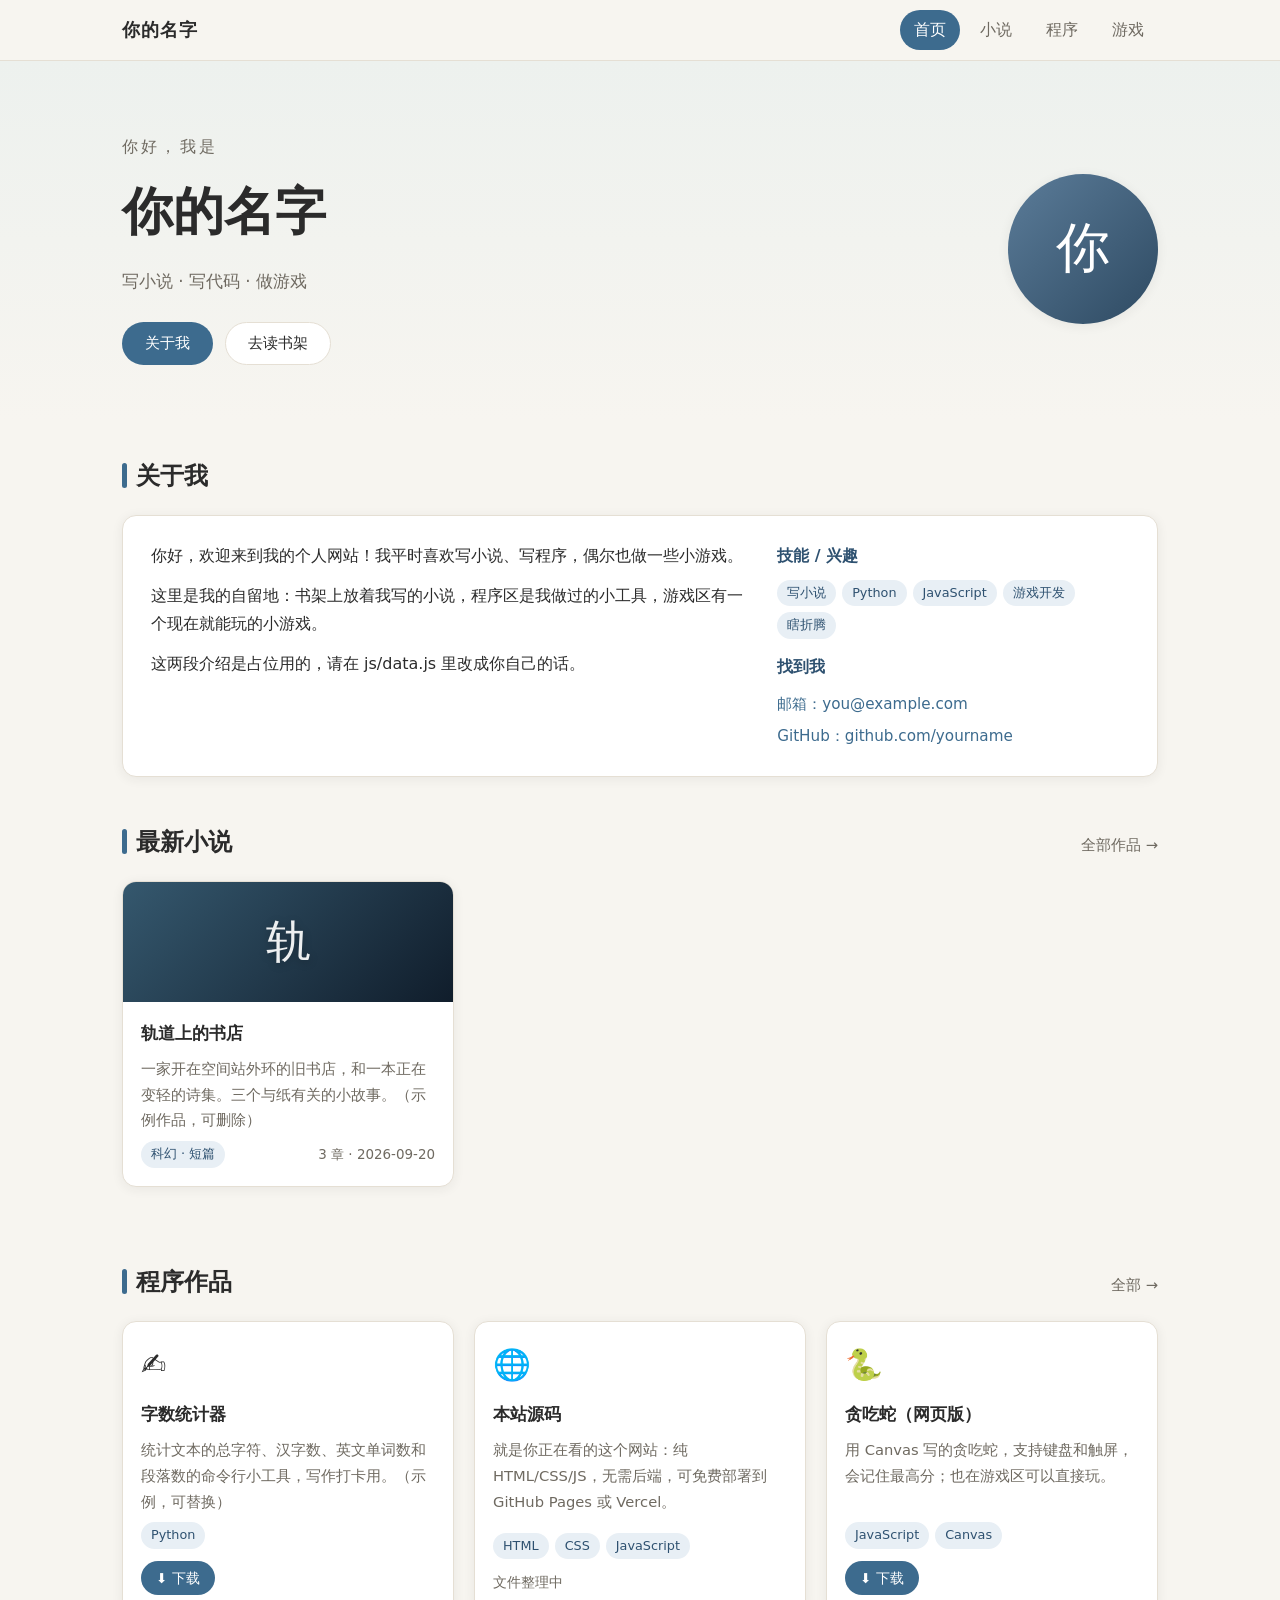
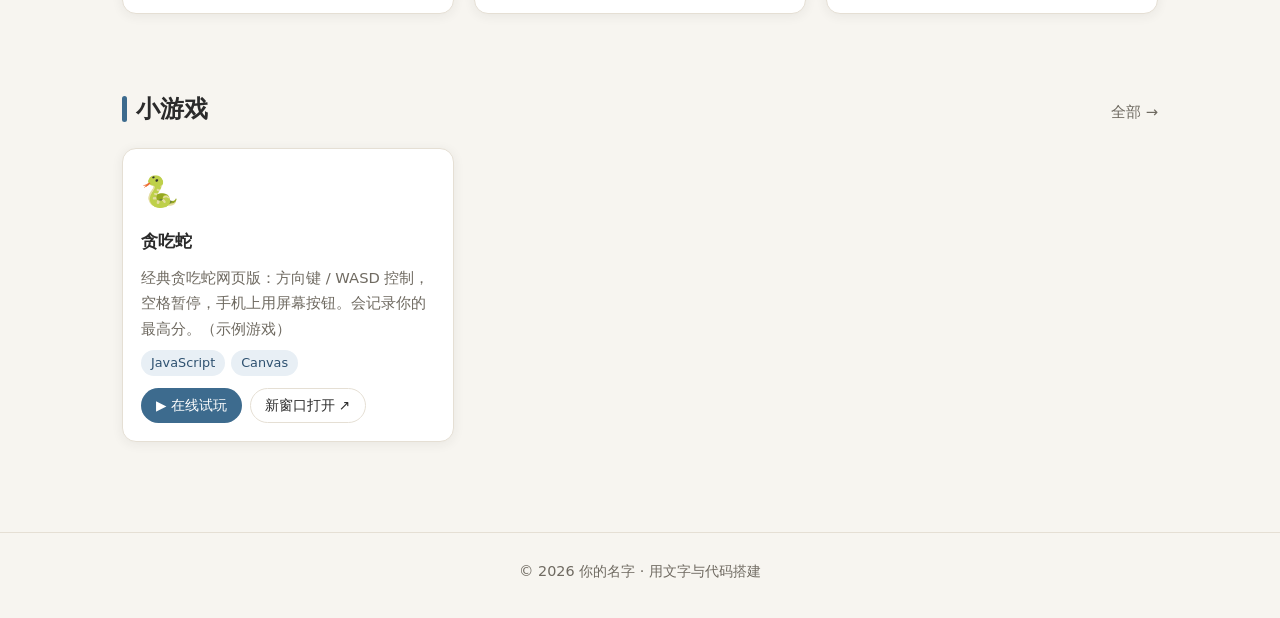
==== index.html @ 0962ab7e "个人网站：简介 / 小说 / 程序 / 游戏" ====
<!DOCTYPE html>
<html lang="zh-CN">
<head>
<meta charset="UTF-8">
<meta name="viewport" content="width=device-width, initial-scale=1.0">
<meta name="description" content="个人网站：简介、小说、程序与小游戏">
<title>你的名字 · 个人网站</title>
<link rel="icon" href="data:image/svg+xml,<svg xmlns='http://www.w3.org/2000/svg' viewBox='0 0 100 100'><text y='.9em' font-size='90'>📘</text></svg>">
<link rel="stylesheet" href="css/style.css">
</head>
<body data-page="home">

<header class="site-header">
  <div class="container header-inner">
    <a href="index.html" class="logo" id="logo">你的名字</a>
    <input type="checkbox" id="nav-toggle" class="nav-toggle">
    <label for="nav-toggle" class="nav-burger" aria-label="菜单">☰</label>
    <nav class="nav">
      <a href="index.html" data-nav="home">首页</a>
      <a href="novels.html" data-nav="novels">小说</a>
      <a href="programs.html" data-nav="programs">程序</a>
      <a href="games.html" data-nav="games">游戏</a>
    </nav>
  </div>
</header>

<section class="hero">
  <div class="container hero-inner">
    <div class="hero-text">
      <p class="hero-hi">你好，我是</p>
      <h1 id="hero-name">你的名字</h1>
      <p class="hero-tagline" id="hero-tagline">写小说 · 写代码 · 做游戏</p>
      <div class="hero-actions">
        <a class="btn btn-primary" href="#about">关于我</a>
        <a class="btn btn-ghost" href="novels.html">去读书架</a>
      </div>
    </div>
    <div class="hero-avatar" id="hero-avatar">名</div>
  </div>
</section>

<main class="container">

  <section class="section" id="about">
    <h2 class="section-title">关于我</h2>
    <div class="about-grid">
      <div class="about-bio" id="about-bio"></div>
      <aside class="about-side">
        <h3>技能 / 兴趣</h3>
        <div class="tag-row" id="about-skills"></div>
        <h3>找到我</h3>
        <div class="contact-list" id="about-contacts"></div>
      </aside>
    </div>
  </section>

  <section class="section">
    <div class="section-head">
      <h2 class="section-title">最新小说</h2>
      <a class="more-link" href="novels.html">全部作品 →</a>
    </div>
    <div class="card-grid" id="latest-novels"></div>
  </section>

  <section class="section">
    <div class="section-head">
      <h2 class="section-title">程序作品</h2>
      <a class="more-link" href="programs.html">全部 →</a>
    </div>
    <div class="card-grid" id="latest-programs"></div>
  </section>

  <section class="section">
    <div class="section-head">
      <h2 class="section-title">小游戏</h2>
      <a class="more-link" href="games.html">全部 →</a>
    </div>
    <div class="card-grid" id="latest-games"></div>
  </section>

</main>

<footer class="site-footer">
  <div class="container"><p id="footer-text">© 2026 你的名字</p></div>
</footer>

<script src="js/data.js"></script>
<script src="js/app.js"></script>
</body>
</html>
---- css/style.css ----
/* =====================================================
   全站样式
   ===================================================== */
* { box-sizing: border-box; margin: 0; padding: 0; }

:root {
  --bg: #f7f5f0;
  --surface: #ffffff;
  --ink: #2b2b2b;
  --muted: #6f6a61;
  --accent: #3d6b8e;
  --accent-dark: #2e5170;
  --accent-soft: #e8eff5;
  --border: #e5dfd4;
  --radius: 14px;
  --shadow: 0 2px 12px rgba(43, 43, 43, .07);
  --serif: "Noto Serif SC", "Source Han Serif SC", "Songti SC", SimSun, serif;
  --sans: "PingFang SC", "Microsoft YaHei", "Segoe UI", system-ui, sans-serif;
}

html { scroll-behavior: smooth; }
body { font-family: var(--sans); background: var(--bg); color: var(--ink); line-height: 1.75; }

a { color: var(--accent); text-decoration: none; }
a:hover { color: var(--accent-dark); }

.container { max-width: 1080px; margin: 0 auto; padding: 0 22px; }

/* ---------- 顶部导航 ---------- */
.site-header {
  position: sticky; top: 0; z-index: 50;
  background: rgba(247, 245, 240, .92);
  backdrop-filter: blur(8px);
  border-bottom: 1px solid var(--border);
}
.header-inner { display: flex; align-items: center; justify-content: space-between; height: 60px; }
.logo { font-weight: 700; font-size: 1.15rem; color: var(--ink); letter-spacing: .05em; }
.nav { display: flex; gap: 6px; }
.nav a { padding: 6px 14px; border-radius: 999px; color: var(--muted); }
.nav a:hover { background: var(--accent-soft); color: var(--accent-dark); }
.nav a.active { background: var(--accent); color: #fff; }

.nav-toggle { display: none; }
.nav-burger { display: none; font-size: 1.4rem; cursor: pointer; color: var(--ink); }
@media (max-width: 640px) {
  .nav-burger { display: block; }
  .nav {
    display: none; position: absolute; top: 60px; left: 0; right: 0;
    background: var(--surface); flex-direction: column; gap: 4px;
    padding: 10px 22px 16px; border-bottom: 1px solid var(--border);
    box-shadow: var(--shadow);
  }
  .nav-toggle:checked ~ .nav { display: flex; }
}

/* ---------- 首页 Hero ---------- */
.hero { padding: 72px 0 56px; background: linear-gradient(180deg, #edf1ee 0%, var(--bg) 100%); }
.hero-inner { display: flex; align-items: center; justify-content: space-between; gap: 32px; }
.hero-hi { color: var(--muted); letter-spacing: .2em; }
.hero-text h1 { font-size: clamp(2.2rem, 5vw, 3.2rem); margin: 6px 0 10px; font-family: var(--serif); }
.hero-tagline { color: var(--muted); font-size: 1.05rem; }
.hero-actions { margin-top: 26px; display: flex; gap: 12px; flex-wrap: wrap; }
.hero-avatar {
  flex: none; width: 150px; height: 150px; border-radius: 50%;
  background: linear-gradient(135deg, #5b7c99, #2e4a62);
  color: #fff; display: flex; align-items: center; justify-content: center;
  font-size: 3.4rem; font-family: var(--serif);
  box-shadow: var(--shadow); overflow: hidden;
}
.hero-avatar img { width: 100%; height: 100%; object-fit: cover; }
@media (max-width: 640px) {
  .hero-inner { flex-direction: column-reverse; text-align: center; }
  .hero-hi { letter-spacing: .1em; }
  .hero-actions { justify-content: center; }
}

/* ---------- 区块与标题 ---------- */
.section { padding: 34px 0 10px; }
.section-head { display: flex; align-items: baseline; justify-content: space-between; gap: 10px; }
.section-title {
  font-family: var(--serif); font-size: 1.5rem; margin-bottom: 18px;
  position: relative; padding-left: 14px;
}
.section-title::before {
  content: ""; position: absolute; left: 0; top: .35em; bottom: .35em;
  width: 5px; border-radius: 3px; background: var(--accent);
}
.more-link { font-size: .92rem; color: var(--muted); white-space: nowrap; }

/* ---------- 关于我 ---------- */
.about-grid {
  display: grid; grid-template-columns: 1.7fr 1fr; gap: 28px;
  background: var(--surface); border: 1px solid var(--border);
  border-radius: var(--radius); padding: 26px 28px; box-shadow: var(--shadow);
}
.about-bio p { margin-bottom: 12px; }
.about-side h3 { font-size: 1rem; margin: 14px 0 10px; color: var(--accent-dark); }
.about-side h3:first-child { margin-top: 0; }
.contact-list { display: flex; flex-direction: column; gap: 6px; font-size: .95rem; }
@media (max-width: 760px) { .about-grid { grid-template-columns: 1fr; } }

/* ---------- 卡片 ---------- */
.card-grid {
  display: grid; grid-template-columns: repeat(auto-fill, minmax(250px, 1fr));
  gap: 20px; margin-bottom: 30px;
}
.card {
  background: var(--surface); border: 1px solid var(--border);
  border-radius: var(--radius); overflow: hidden; box-shadow: var(--shadow);
  transition: transform .18s ease, box-shadow .18s ease;
  display: flex; flex-direction: column;
}
a.card { color: inherit; }
a.card:hover { transform: translateY(-4px); box-shadow: 0 10px 24px rgba(43, 43, 43, .12); color: inherit; }
.card-cover { height: 120px; display: flex; align-items: center; justify-content: center; }
.card-cover span {
  font-family: var(--serif); font-size: 2.8rem;
  color: rgba(255, 255, 255, .92); text-shadow: 0 2px 8px rgba(0, 0, 0, .25);
}
.card-body { padding: 16px 18px 18px; display: flex; flex-direction: column; gap: 8px; flex: 1; }
.card-body h3 { font-size: 1.08rem; }
.card-desc {
  color: var(--muted); font-size: .92rem; flex: 1;
  display: -webkit-box; -webkit-line-clamp: 3; -webkit-box-orient: vertical; overflow: hidden;
}
.card-meta {
  display: flex; align-items: center; justify-content: space-between;
  gap: 8px; color: var(--muted); font-size: .84rem;
}
.card-icon { font-size: 1.9rem; }
.card-actions { display: flex; gap: 8px; flex-wrap: wrap; margin-top: 4px; }

/* ---------- 标签 ---------- */
.tag {
  display: inline-block; padding: 2px 10px; border-radius: 999px;
  background: var(--accent-soft); color: var(--accent-dark); font-size: .8rem;
}
.tag-row { display: flex; flex-wrap: wrap; gap: 6px; }

/* ---------- 按钮 ---------- */
.btn {
  display: inline-block; padding: 9px 22px; border-radius: 999px;
  border: 1px solid transparent; cursor: pointer; font-size: .95rem;
  font-family: inherit; line-height: 1.5; transition: .15s;
}
.btn-primary { background: var(--accent); color: #fff; }
.btn-primary:hover { background: var(--accent-dark); color: #fff; }
.btn-ghost { border-color: var(--border); color: var(--ink); background: var(--surface); }
.btn-ghost:hover { border-color: var(--accent); color: var(--accent-dark); }
.btn-small { padding: 6px 14px; font-size: .85rem; }

/* ---------- 子页面横幅 ---------- */
.page-banner { padding: 46px 0 20px; }
.page-banner h1 { font-family: var(--serif); font-size: 2rem; }
.page-banner p { color: var(--muted); margin-top: 6px; }

/* ---------- 阅读页 ---------- */
.novel-layout {
  display: grid; grid-template-columns: 250px 1fr; gap: 30px;
  padding-top: 30px; padding-bottom: 50px; align-items: start;
}
.novel-side {
  position: sticky; top: 84px; max-height: calc(100vh - 110px); overflow: auto;
  background: var(--surface); border: 1px solid var(--border);
  border-radius: var(--radius); padding: 18px; box-shadow: var(--shadow);
}
.back-link { font-size: .88rem; color: var(--muted); display: inline-block; margin-bottom: 8px; }
.novel-side h2 { font-family: var(--serif); font-size: 1.15rem; margin-bottom: 10px; }
.chapter-list { display: flex; flex-direction: column; gap: 2px; }
.ch-item { padding: 7px 10px; border-radius: 8px; font-size: .92rem; color: var(--muted); }
.ch-item:hover { background: var(--accent-soft); color: var(--accent-dark); }
.ch-item.active { background: var(--accent); color: #fff; }
.novel-main {
  background: var(--surface); border: 1px solid var(--border);
  border-radius: var(--radius); padding: 34px 40px; box-shadow: var(--shadow);
  min-height: 60vh;
}
.novel-main h1 { font-family: var(--serif); font-size: 1.5rem; margin-bottom: 6px; }
.reader-tools { display: flex; gap: 8px; justify-content: flex-end; margin-bottom: 14px; }
.reader-tools button {
  border: 1px solid var(--border); background: var(--bg); border-radius: 8px;
  padding: 3px 12px; cursor: pointer; font-family: inherit; color: var(--muted);
}
.reader-tools button:hover { color: var(--accent-dark); border-color: var(--accent); }
.novel-content { font-family: var(--serif); font-size: 18px; }
.novel-content p { text-indent: 2em; margin-bottom: 1em; }
.chapter-nav { display: flex; justify-content: space-between; margin-top: 30px; gap: 12px; }
.chapter-nav .disabled { opacity: .45; pointer-events: none; }
@media (max-width: 860px) {
  .novel-layout { grid-template-columns: 1fr; }
  .novel-side { position: static; max-height: 260px; }
  .novel-main { padding: 24px 20px; }
}

/* ---------- 游戏弹窗 ---------- */
.game-modal {
  position: fixed; inset: 0; z-index: 100;
  background: rgba(30, 30, 30, .55);
  display: flex; flex-direction: column; padding: 4vh 4vw;
}
.game-modal[hidden] { display: none; }
.game-modal-bar {
  display: flex; justify-content: space-between; align-items: center;
  background: var(--surface); border-radius: 12px 12px 0 0; padding: 10px 18px;
}
.game-modal-bar span { font-weight: 700; }
.game-modal-bar button {
  border: none; background: none; font-size: 1rem; cursor: pointer;
  color: var(--muted); font-family: inherit;
}
.game-modal-bar button:hover { color: var(--ink); }
#game-frame { flex: 1; width: 100%; border: none; border-radius: 0 0 12px 12px; background: var(--surface); }
.game-note { margin: -14px 0 40px; }

/* ---------- 其他 ---------- */
.empty { color: var(--muted); grid-column: 1 / -1; padding: 30px 0; text-align: center; }
.muted { color: var(--muted); font-size: .85rem; }
.site-footer {
  border-top: 1px solid var(--border); margin-top: 50px;
  padding: 26px 0 34px; color: var(--muted); font-size: .9rem; text-align: center;
}
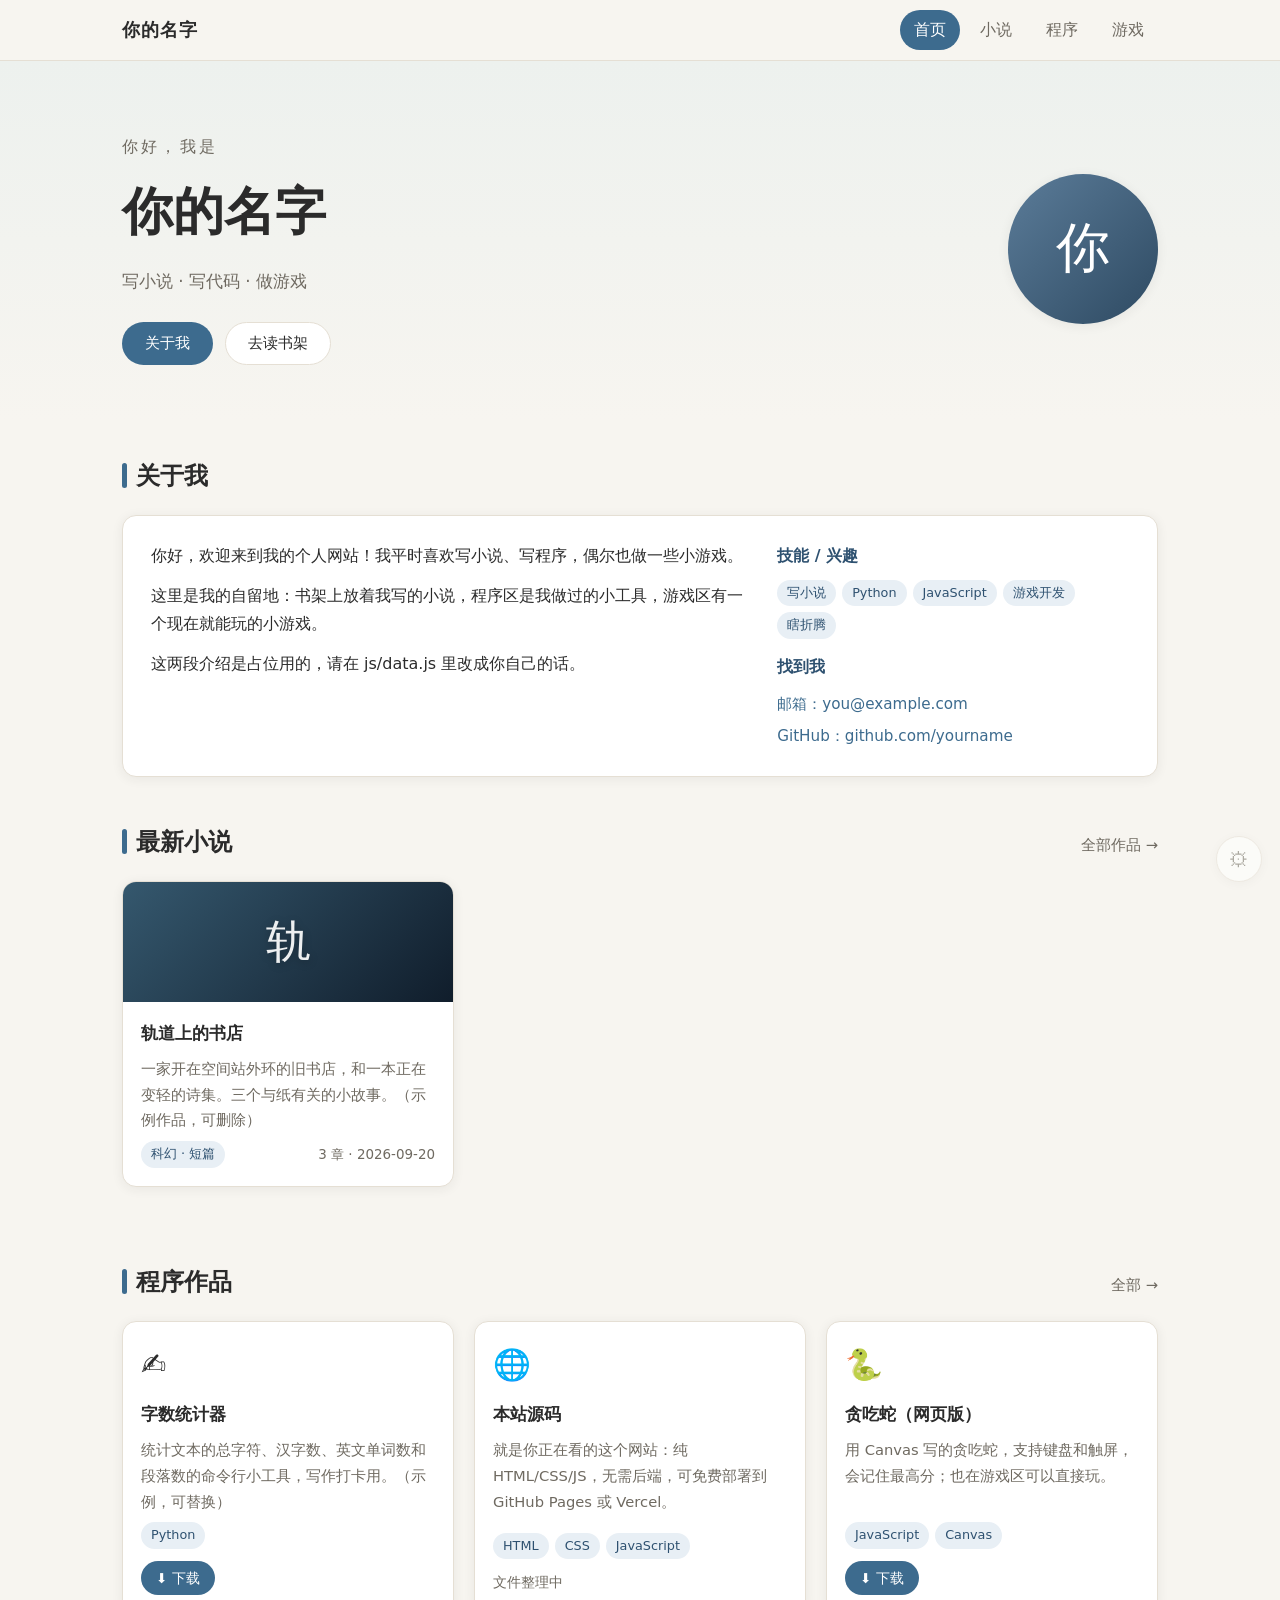
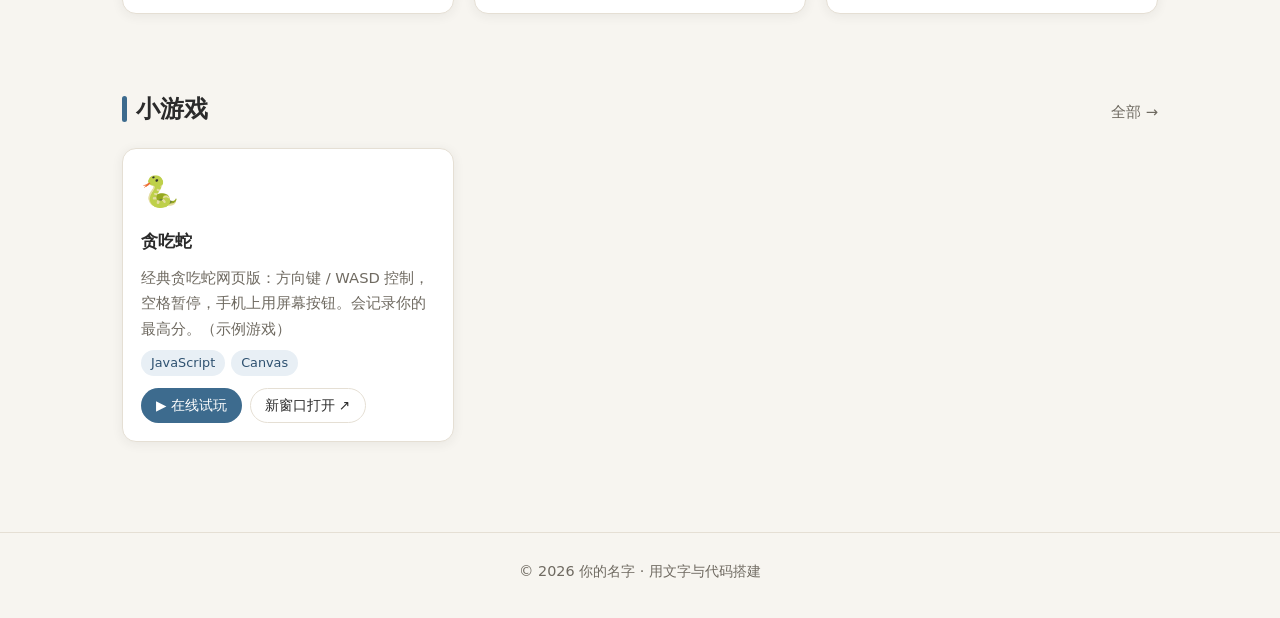
==== commit 53b224fc: "新增网页管理面板：密码登录 + 在线上传小说/程序/游戏 + 编辑基本信息" ====
--- a/index.html
+++ b/index.html
@@ -86,5 +86,6 @@
 
 <script src="js/data.js"></script>
 <script src="js/app.js"></script>
+<script src="js/admin.js"></script>
 </body>
 </html>
--- a/css/style.css
+++ b/css/style.css
@@ -219,3 +219,86 @@
   border-top: 1px solid var(--border); margin-top: 50px;
   padding: 26px 0 34px; color: var(--muted); font-size: .9rem; text-align: center;
 }
+
+/* ---------- 管理面板 ---------- */
+#admin-fab {
+  position: fixed; right: 18px; bottom: 18px; z-index: 90;
+  width: 46px; height: 46px; border-radius: 50%;
+  border: 1px solid var(--border); background: var(--surface);
+  color: var(--muted); font-size: 1.25rem; cursor: pointer;
+  box-shadow: var(--shadow); opacity: .55; transition: .15s;
+}
+#admin-fab:hover { opacity: 1; color: var(--accent-dark); transform: rotate(30deg); }
+
+#adm-login {
+  position: fixed; inset: 0; z-index: 110; background: rgba(30, 30, 30, .5);
+  display: flex; align-items: center; justify-content: center; padding: 20px;
+}
+#adm-login[hidden] { display: none; }
+.adm-login-card {
+  background: var(--surface); border-radius: var(--radius); padding: 28px 30px;
+  width: 100%; max-width: 360px; box-shadow: 0 12px 40px rgba(0, 0, 0, .2);
+  display: flex; flex-direction: column; gap: 12px;
+}
+.adm-login-card h3 { font-family: var(--serif); }
+#adm-login input {
+  padding: 10px 14px; border: 1px solid var(--border); border-radius: 10px;
+  font-size: 1rem; font-family: inherit;
+}
+
+#adm-root { position: fixed; inset: 0; z-index: 105; background: rgba(30, 30, 30, .45); display: flex; padding: 3vh 3vw; }
+#adm-root[hidden] { display: none; }
+.adm-panel {
+  background: var(--bg); border-radius: 16px; width: 100%; max-width: 760px; margin: auto;
+  display: flex; flex-direction: column; max-height: 94vh; box-shadow: 0 16px 50px rgba(0, 0, 0, .25);
+}
+.adm-head {
+  display: flex; align-items: center; gap: 14px; padding: 14px 20px;
+  border-bottom: 1px solid var(--border); background: var(--surface); border-radius: 16px 16px 0 0;
+}
+.adm-head > span:first-child { font-weight: 700; font-family: var(--serif); flex: 1; }
+.adm-status { font-size: .82rem; }
+.adm-status.ok { color: #2e7d32; }
+.adm-status.bad { color: #b26a00; }
+.adm-head button { border: none; background: none; font-size: 1.05rem; cursor: pointer; color: var(--muted); }
+.adm-tabs { display: flex; gap: 4px; padding: 10px 16px 0; background: var(--surface); flex-wrap: wrap; }
+.adm-tab {
+  border: none; background: none; padding: 8px 16px; border-radius: 10px 10px 0 0;
+  cursor: pointer; font-family: inherit; font-size: .95rem; color: var(--muted);
+}
+.adm-tab.active { background: var(--bg); color: var(--accent-dark); font-weight: 700; }
+.adm-body { overflow: auto; padding: 18px 20px 26px; display: flex; flex-direction: column; gap: 18px; }
+.adm-form {
+  background: var(--surface); border: 1px solid var(--border); border-radius: var(--radius);
+  padding: 18px 20px; display: flex; flex-direction: column; gap: 12px; box-shadow: var(--shadow);
+}
+.adm-form h4 { font-size: 1.02rem; font-family: var(--serif); }
+.adm-field { display: flex; flex-direction: column; gap: 5px; }
+.adm-field label { font-size: .86rem; color: var(--muted); }
+.adm-field input, .adm-field textarea, .adm-field select {
+  padding: 9px 12px; border: 1px solid var(--border); border-radius: 10px;
+  font-size: .95rem; font-family: inherit; background: #fff; color: var(--ink);
+}
+.adm-field input:focus, .adm-field textarea:focus { outline: 2px solid var(--accent-soft); border-color: var(--accent); }
+.adm-row { display: flex; gap: 10px; flex-wrap: wrap; }
+.adm-note { font-size: .85rem; color: var(--muted); line-height: 1.6; }
+.adm-note a { word-break: break-all; }
+.adm-list-title { margin-top: 4px; font-family: var(--serif); }
+.adm-list { display: flex; flex-direction: column; gap: 8px; }
+.adm-item {
+  display: flex; align-items: center; justify-content: space-between; gap: 10px;
+  background: var(--surface); border: 1px solid var(--border); border-radius: 10px; padding: 10px 14px;
+}
+.adm-item small { color: var(--muted); margin-left: 6px; }
+.adm-del {
+  border: 1px solid #e8d5d5; background: #fff; color: #b23b3b; border-radius: 8px;
+  padding: 5px 12px; cursor: pointer; font-size: .84rem; font-family: inherit; flex: none;
+}
+.adm-del:hover { background: #fbeaea; }
+#adm-toast {
+  position: fixed; left: 50%; bottom: 30px; transform: translateX(-50%) translateY(20px);
+  background: #2b2b2b; color: #fff; padding: 11px 22px; border-radius: 12px;
+  font-size: .92rem; opacity: 0; pointer-events: none; transition: .25s; z-index: 200;
+  max-width: 86vw; text-align: center;
+}
+#adm-toast.show { opacity: 1; transform: translateX(-50%) translateY(0); }
